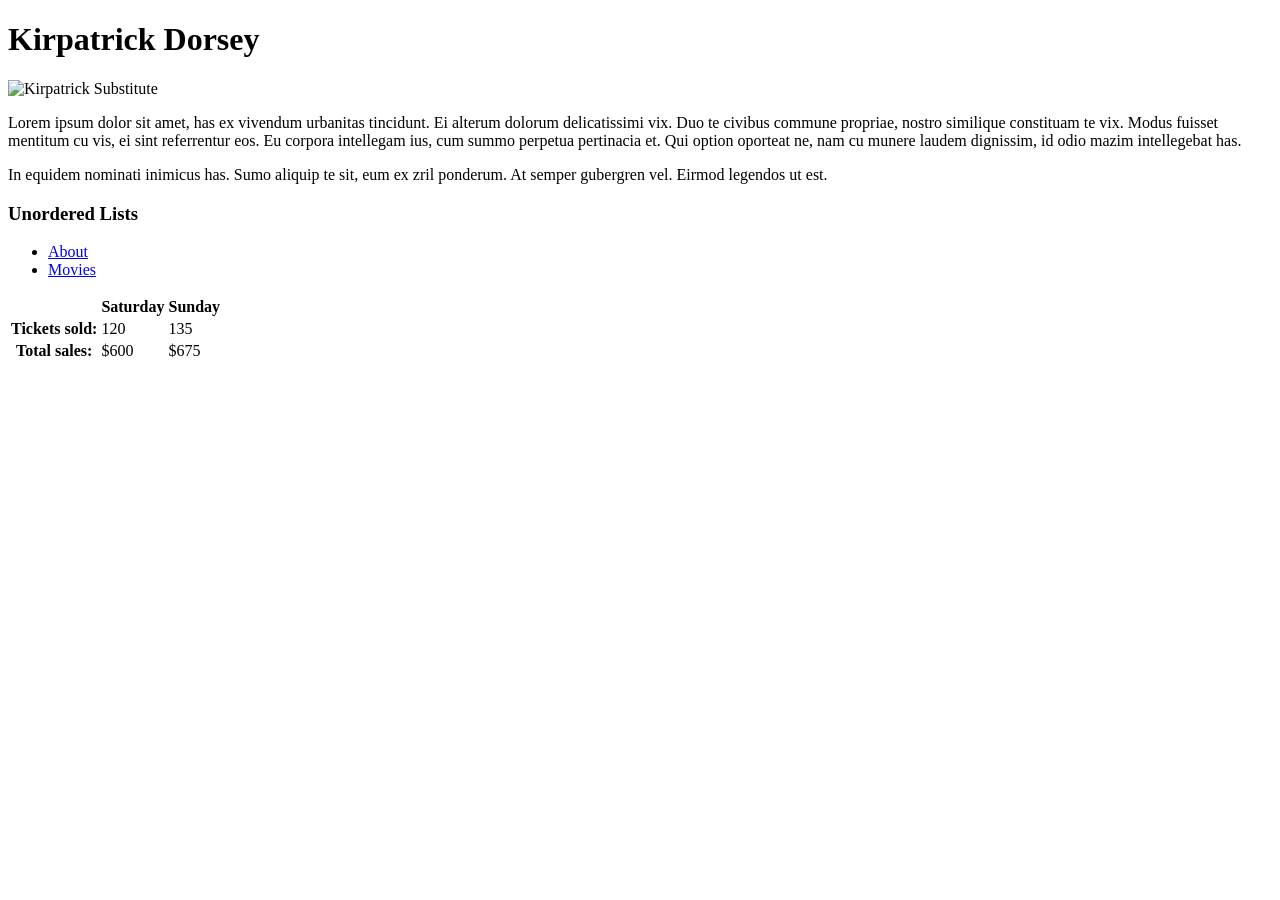
==== index.html @ f022bbbe "Updated temp profile pic" ====
<!DOCTYPE html>
<html lang="en-us">
<head>
  <meta charset="UTF-8">
  <title>Kirpatrick's Bio</title>
</head>

<body>
  <h1>Kirpatrick Dorsey</h1>
  <img style="-webkit-user-select: none;margin: auto;cursor: zoom-in;" src="https://raw.githubusercontent.com/kirpatrick/kirpatrick.github.io/master/myAvatar.jpg" alt="Kirpatrick Substitute"
  title="Stand in for Kirpatrick"
  width="131" height="175">
<p>
  Lorem ipsum dolor sit amet, has ex vivendum urbanitas tincidunt. Ei alterum dolorum delicatissimi vix. Duo te civibus commune propriae, nostro similique constituam te vix. Modus fuisset mentitum cu vis, ei sint referrentur eos. Eu corpora intellegam ius, cum summo perpetua pertinacia et. Qui option oporteat ne, nam cu munere laudem dignissim, id odio mazim intellegebat has.
</p>

<p>
  In equidem nominati inimicus has. Sumo aliquip te sit, eum ex zril ponderum. At semper gubergren vel. Eirmod legendos ut est.
</p>

<h3>Unordered Lists</h3>
		<ul>
			<li><a href="about.html">About</a></li>
			<li><a href="movies.html">Movies</a></li>
		</ul>

    <table>
			<tr>
				<th></th><!-- table heading-->
				<th scope="col">Saturday</th>
				<th scope="col">Sunday</th>
			</tr>
			<tr>
				<th scope="row">Tickets sold:</th>
				<td>120</td>
				<td>135</td>
			</tr>
			<tr>
				<th scope="row">Total sales:</th>
				<td>$600</td>
				<td>$675</td>
			</tr>
		</table>
  

</body>

</html>
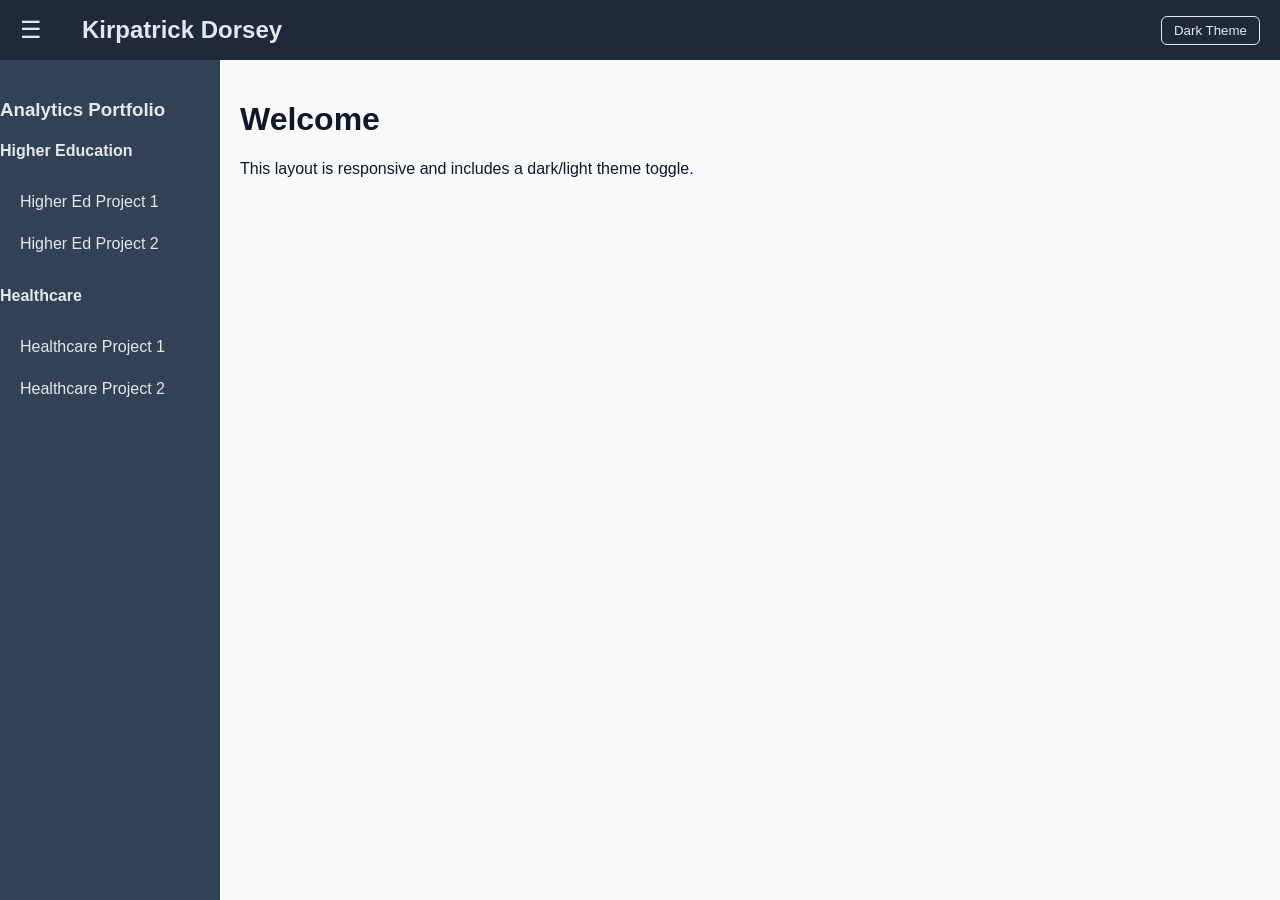
==== commit 2603e671: "Professional Portfolio Framework Draft 1.0" ====
--- a/index.html
+++ b/index.html
@@ -1,48 +1,37 @@
 <!DOCTYPE html>
-<html lang="en-us">
+<html lang="en">
 <head>
-  <meta charset="UTF-8">
-  <title>Kirpatrick's Bio</title>
+  <meta charset="UTF-8" />
+  <meta name="viewport" content="width=device-width, initial-scale=1.0" />
+  <title>Kirpatrick Dorsey's Portfolio</title>
+  <link rel="stylesheet" href="styles.css" />
 </head>
 
 <body>
-  <h1>Kirpatrick Dorsey</h1>
-  <img style="-webkit-user-select: none;margin: auto;cursor: zoom-in;" src="https://raw.githubusercontent.com/kirpatrick/kirpatrick.github.io/master/myAvatar.jpg" alt="Kirpatrick Substitute"
-  title="Stand in for Kirpatrick"
-  width="131" height="175">
-<p>
-  Lorem ipsum dolor sit amet, has ex vivendum urbanitas tincidunt. Ei alterum dolorum delicatissimi vix. Duo te civibus commune propriae, nostro similique constituam te vix. Modus fuisset mentitum cu vis, ei sint referrentur eos. Eu corpora intellegam ius, cum summo perpetua pertinacia et. Qui option oporteat ne, nam cu munere laudem dignissim, id odio mazim intellegebat has.
-</p>
 
-<p>
-  In equidem nominati inimicus has. Sumo aliquip te sit, eum ex zril ponderum. At semper gubergren vel. Eirmod legendos ut est.
-</p>
+<div class="header">
+  <div class="left-controls">
+    <span class="menu-btn" onclick="toggleSidebar()">☰</span>
+    <h2>Kirpatrick Dorsey</h2>
+  </div>
+  <button id="themeToggle" class="toggle-btn" onclick="toggleTheme()">Dark Theme</button>
+</div>
 
-<h3>Unordered Lists</h3>
-		<ul>
-			<li><a href="about.html">About</a></li>
-			<li><a href="movies.html">Movies</a></li>
-		</ul>
+<div class="sidebar" id="sidebar">
+  <h3>Analytics Portfolio</h3>
+    <h4>Higher Education</h4>
+      <a href="#">Higher Ed Project 1</a>
+      <a href="#">Higher Ed Project 2</a>
+    <h4>Healthcare</h4>
+      <a href="#">Healthcare Project 1</a>
+      <a href="#">Healthcare Project 2</a>
+</div>
 
-    <table>
-			<tr>
-				<th></th><!-- table heading-->
-				<th scope="col">Saturday</th>
-				<th scope="col">Sunday</th>
-			</tr>
-			<tr>
-				<th scope="row">Tickets sold:</th>
-				<td>120</td>
-				<td>135</td>
-			</tr>
-			<tr>
-				<th scope="row">Total sales:</th>
-				<td>$600</td>
-				<td>$675</td>
-			</tr>
-		</table>
-  
+<div class="content">
+  <h1>Welcome</h1>
+  <p>This layout is responsive and includes a dark/light theme toggle.</p>
+</div>
 
+<script src="script.js"></script>
 </body>
-
 </html>
--- a/styles.css
+++ b/styles.css
@@ -0,0 +1,105 @@
+:root {
+  --header-bg: #1e293b;
+  --sidebar-bg: #334155;
+  --text-color: #e2e8f0;
+  --content-bg: #f8fafc;
+  --content-text: #0f172a;
+}
+
+body.dark {
+  --header-bg: #0f172a;
+  --sidebar-bg: #1e293b;
+  --text-color: #cbd5e1;
+  --content-bg: #1e293b;
+  --content-text: #f1f5f9;
+}
+
+body {
+  margin: 0;
+  font-family: Arial, sans-serif;
+  background: var(--content-bg);
+  color: var(--content-text);
+  transition: background 0.3s, color 0.3s;
+}
+
+.header {
+  position: fixed;
+  top: 0;
+  left: 0;
+  height: 60px;
+  width: 100%;
+  background-color: var(--header-bg);
+  color: var(--text-color);
+  display: flex;
+  align-items: center;
+  justify-content: space-between;
+  /*padding: 0 20px;*/
+  padding: 0 20px;
+  z-index: 1000;
+}
+
+.left-controls {
+  display: flex;
+  align-items: center;
+  gap: 40px;
+}
+
+.toggle-btn {
+  background: none;
+  border: 1px solid var(--text-color);
+  color: var(--text-color);
+  padding: 6px 12px;
+  border-radius: 6px;
+  cursor: pointer;
+  margin-right: 40px;
+}
+
+.menu-btn {
+  font-size: 24px;
+  cursor: pointer;
+  color: var(--text-color);
+}
+
+.sidebar {
+  position: fixed;
+  top: 60px;
+  left: 0;
+  width: 220px;
+  height: calc(100vh - 60px);
+  background-color: var(--sidebar-bg);
+  color: var(--text-color);
+  padding-top: 20px;
+  overflow-y: auto;
+  transition: transform 0.3s ease;
+}
+
+.sidebar a {
+  display: block;
+  padding: 12px 20px;
+  color: var(--text-color);
+  text-decoration: none;
+}
+
+.sidebar a:hover {
+  background-color: rgba(255, 255, 255, 0.1);
+}
+
+.content {
+  margin-top: 60px;
+  margin-left: 220px;
+  padding: 20px;
+}
+
+@media (max-width: 768px) {
+  .sidebar {
+    transform: translateX(-100%);
+  }
+
+  .sidebar.open {
+    transform: translateX(0);
+  }
+
+  .content {
+    margin-left: 0;
+  }
+}
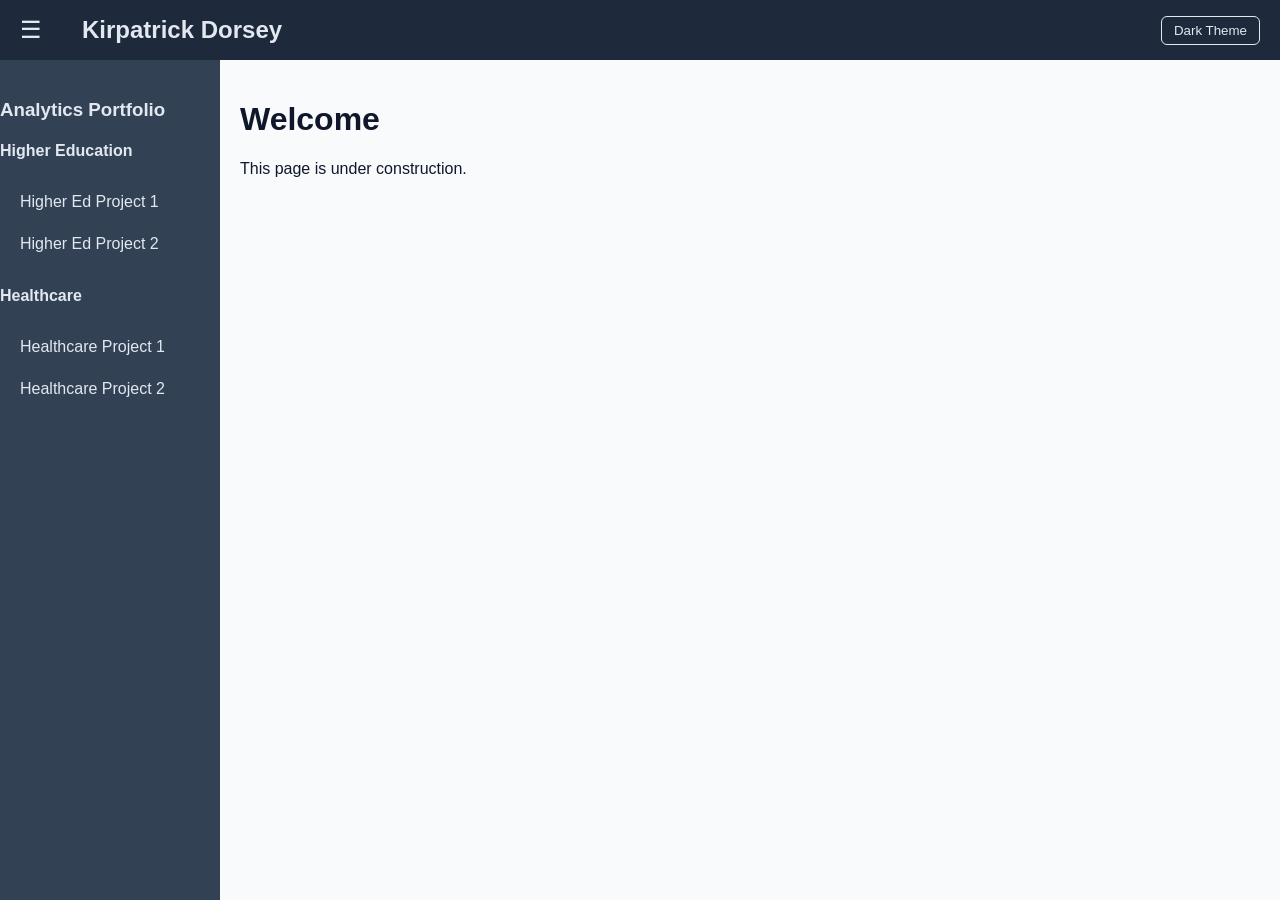
==== commit 58773de7: "Updated temp Welcome main page message" ====
--- a/index.html
+++ b/index.html
@@ -29,7 +29,7 @@
 
 <div class="content">
   <h1>Welcome</h1>
-  <p>This layout is responsive and includes a dark/light theme toggle.</p>
+  <p>This page is under construction.</p>
 </div>
 
 <script src="script.js"></script>
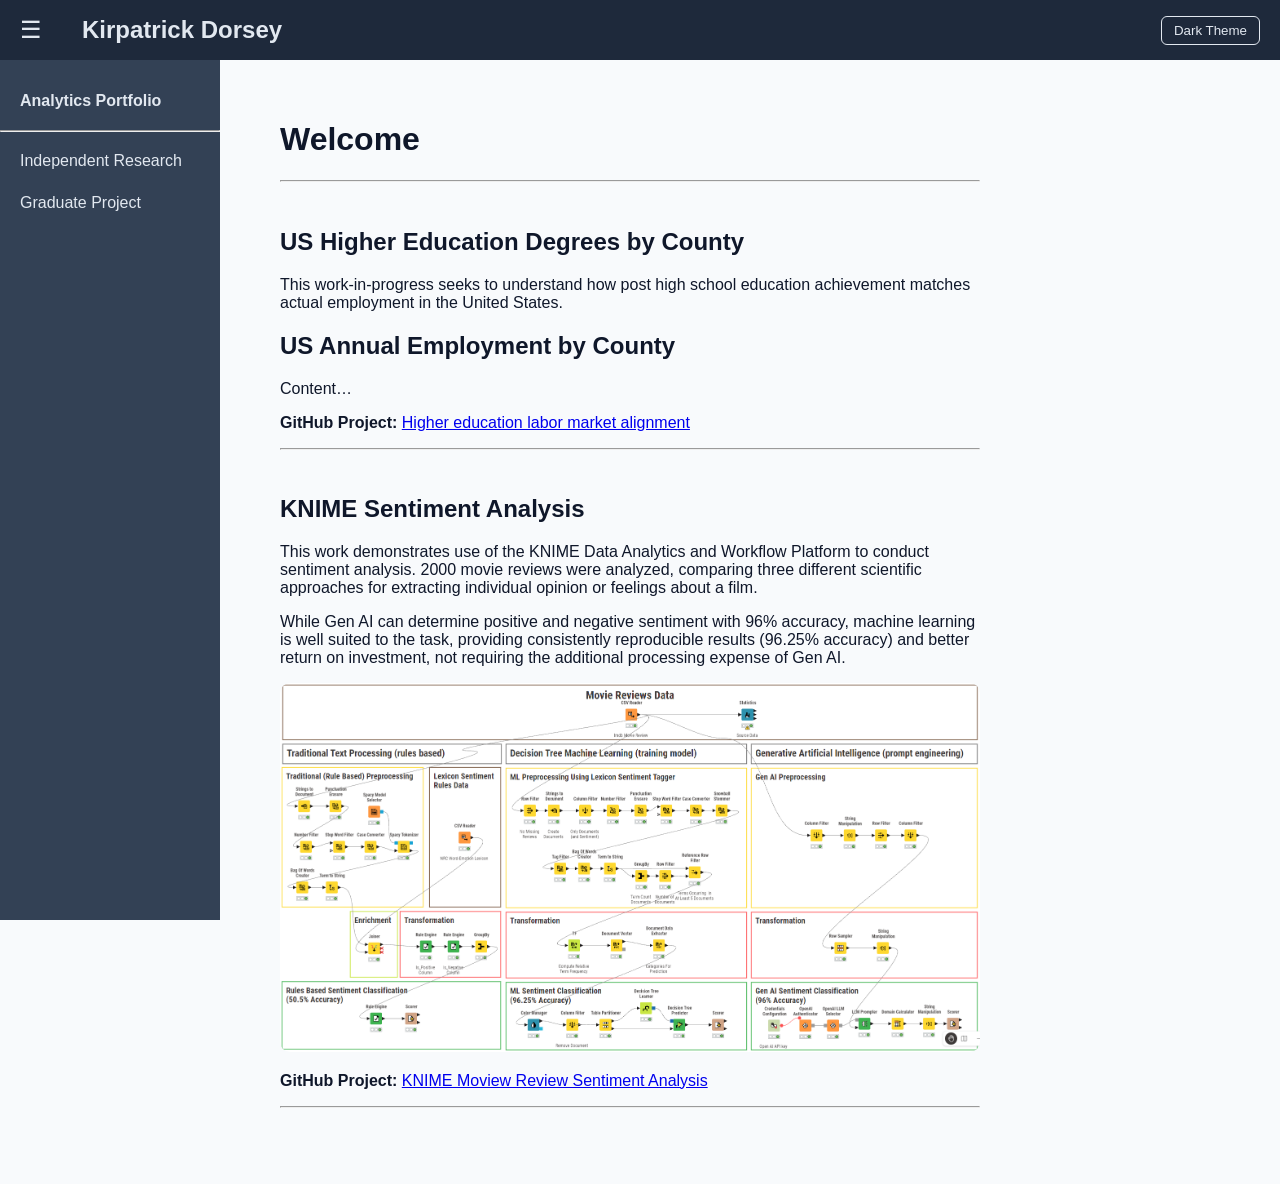
==== commit 85440e78: "Publishing Knime and 1st drafts of Higher-ed research" ====
--- a/index.html
+++ b/index.html
@@ -18,20 +18,159 @@
 </div>
 
 <div class="sidebar" id="sidebar">
-  <h3>Analytics Portfolio</h3>
-    <h4>Higher Education</h4>
-      <a href="#">Higher Ed Project 1</a>
-      <a href="#">Higher Ed Project 2</a>
-    <h4>Healthcare</h4>
-      <a href="#">Healthcare Project 1</a>
-      <a href="#">Healthcare Project 2</a>
+
+  <!-- LEFT NAVIGATION BAR -->
+  <a href="#top" class="root-link">Analytics Portfolio</a>
+  <hr />
+
+  <!-- GROUP 1 TOPIC -->
+  <div class="tree-item">
+    <div class="tree-parent" onclick="toggleTree(this)">
+      Independent Research
+    </div>
+    <!-- GROUP 2 SUB-TOPICS -->
+    <ul class="tree-children">
+      <li><a href="#section1">US Higher Education Degrees by County</a></li>
+      <li><a href="#section2">US Annual Employment by County</a></li>
+    </ul>
+  </div>
+  
+  <!-- GROUP 2 TOPIC -->
+  <div class="tree-item">
+    <div class="tree-parent" onclick="toggleTree(this)">
+      Graduate Project
+    </div>
+    <!-- GROUP 1 SUB-TOPICS -->
+    <ul class="tree-children">
+      <li><a href="#section4">KNIME Sentiment Analysis</a></li>
+    </ul>
+  </div>
+  
+</div>
+<!-- END LEFT NAVIGATION BAR -->
+
+
+<!-- MAIN PAGE CONTENT -->
+<div class="content">
+  <h1>Welcome</h1>
+  <!-- <p>This site is under construction.</p> -->
+  <hr />
+  <br />
+
+  <!-- ---------------------------------------------------------------------------- -->
+  <!-- GROUP 1 SUB-TOPIC 1 -->
+  <h2 id="section1">US Higher Education Degrees by County</h2>
+  <p>This work-in-progress seeks to understand how post high school education achievement matches actual employment in the United States.</p>
+
+  <div class='tableauPlaceholder' id='viz1775591578413' style='position: relative'>
+    <noscript>
+      <a href='#'>
+        <img alt='Education ' src='https:&#47;&#47;public.tableau.com&#47;static&#47;images&#47;US&#47;USHigherEducationDegreesbyCounty&#47;Education&#47;1_rss.png' style='border: none' />
+      </a>
+    </noscript>
+    <object class='tableauViz'  style='display:none;'>
+      <param name='host_url' value='https%3A%2F%2Fpublic.tableau.com%2F' /> 
+      <param name='embed_code_version' value='3' /> 
+      <param name='site_root' value='' />
+      <param name='name' value='USHigherEducationDegreesbyCounty&#47;Education' />
+      <param name='tabs' value='no' />
+      <param name='toolbar' value='yes' />
+      <param name='static_image' value='https:&#47;&#47;public.tableau.com&#47;static&#47;images&#47;US&#47;USHigherEducationDegreesbyCounty&#47;Education&#47;1.png' />
+      <param name='animate_transition' value='yes' />
+      <param name='display_static_image' value='yes' />
+      <param name='display_spinner' value='yes' />
+      <param name='display_overlay' value='yes' /><param name='display_count' value='yes' />
+      <param name='language' value='en-US' />
+    </object>
+  </div>                
+  <script type='text/javascript'>
+    var divElement = document.getElementById('viz1775591578413');
+    var vizElement = divElement.getElementsByTagName('object')[0];
+    if ( divElement.offsetWidth > 1000 ) { vizElement.style.width='100%';vizElement.style.height=(divElement.offsetWidth*0.90)+'px';}
+    else if ( divElement.offsetWidth > 700 ) { vizElement.style.width='100%';vizElement.style.height=(divElement.offsetWidth*0.90)+'px';}
+    else { vizElement.style.width='100%';vizElement.style.height='2427px';}
+    var scriptElement = document.createElement('script');
+    scriptElement.src = 'https://public.tableau.com/javascripts/api/viz_v1.js';
+    vizElement.parentNode.insertBefore(scriptElement, vizElement);
+  </script>
+
+  <!-- GROUP 1 SUB-TOPIC 2 -->
+  <h2 id="section2">US Annual Employment by County</h2>
+  <p>Content…</p>
+  <div class='tableauPlaceholder' id='viz1775599788608' style='position: relative'>
+    <noscript>
+      <a href='#'>
+        <img alt='Employment ' src='https:&#47;&#47;public.tableau.com&#47;static&#47;images&#47;US&#47;USAnnualEmploymentbyCounty&#47;Employment&#47;1_rss.png' style='border: none' />
+      </a>
+    </noscript>
+    <object class='tableauViz'  style='display:none;'>
+      <param name='host_url' value='https%3A%2F%2Fpublic.tableau.com%2F' />
+      <param name='embed_code_version' value='3' />
+      <param name='site_root' value='' />
+      <param name='name' value='USAnnualEmploymentbyCounty&#47;Employment' />
+      <param name='tabs' value='no' />
+      <param name='toolbar' value='yes' />
+      <param name='static_image' value='https:&#47;&#47;public.tableau.com&#47;static&#47;images&#47;US&#47;USAnnualEmploymentbyCounty&#47;Employment&#47;1.png' />
+      <param name='animate_transition' value='yes' />
+      <param name='display_static_image' value='yes' />
+      <param name='display_spinner' value='yes' />
+      <param name='display_overlay' value='yes' />
+      <param name='display_count' value='yes' />
+      <param name='language' value='en-US' />
+      <param name='filter' value='publish=yes' />
+    </object>
+  </div>
+  <script type='text/javascript'>
+    var divElement = document.getElementById('viz1775599788608');
+    var vizElement = divElement.getElementsByTagName('object')[0];
+    if ( divElement.offsetWidth > 1000 ) { 
+      vizElement.style.minWidth='420px';
+      vizElement.style.maxWidth='850px';
+      vizElement.style.width='100%';
+      vizElement.style.minHeight='587px';
+      vizElement.style.maxHeight='987px';
+      vizElement.style.height=(divElement.offsetWidth*0.75)+'px';
+    } 
+    else if ( divElement.offsetWidth > 700 ) { 
+      vizElement.style.minWidth='420px';
+      vizElement.style.maxWidth='850px';
+      vizElement.style.width='100%';
+      vizElement.style.minHeight='587px';
+      vizElement.style.maxHeight='987px';
+      vizElement.style.height=(divElement.offsetWidth*0.9)+'px';
+      } 
+    else { vizElement.style.width='100%';vizElement.style.height='2027px';}
+    var scriptElement = document.createElement('script');
+    scriptElement.src = 'https://public.tableau.com/javascripts/api/viz_v1.js';
+    vizElement.parentNode.insertBefore(scriptElement, vizElement);
+  </script>
+
+  </a>
+  <p><strong>GitHub Project:  </strong><a href="https://github.com/kirpatrick/higher-ed" target="_blank" rel="noopener noreferrer">Higher education labor market alignment</a></p>
+  <hr />
+  <br />
+
+  <!-- ---------------------------------------------------------------------------- -->
+  <!-- GROUP 2 SUB-TOPIC 1 -->  
+  <h2 id="section4">KNIME Sentiment Analysis</h2>
+  <p>This work demonstrates use of the KNIME Data Analytics and Workflow Platform to conduct sentiment analysis.  2000 movie reviews were analyzed, comparing three different scientific approaches for extracting individual opinion or feelings about a film.</p>
+  <p>While Gen AI can determine positive and negative sentiment with 96% accuracy, machine learning is well suited to the task, providing consistently reproducible results (96.25% accuracy) and better return on investment, not requiring the additional processing expense of Gen AI.  </p>
+  <a href="https://github.com/kirpatrick/knime-movie-reviews-sentiments" target="_blank" rel="noopener noreferrer" class="image-link">
+  <img src="images//KNIME-ML-Sentiment-Analysis.png" alt="Sentiment Analysis" class="responsive-image">
+  </a>
+  <p><strong>GitHub Project:  </strong><a href="https://github.com/kirpatrick/knime-movie-reviews-sentiments" target="_blank" rel="noopener noreferrer">KNIME Moview Review Sentiment Analysis</a></p>
+  <hr />
+  <br />
+
+  <!-- ---------------------------------------------------------------------------- -->
+
 </div>
 
-<div class="content">
-  <h1>Welcome</h1>
-  <p>This page is under construction.</p>
-</div>
+
+
 
 <script src="script.js"></script>
 </body>
 </html>
+
+
--- a/styles.css
+++ b/styles.css
@@ -1,3 +1,6 @@
+/* ================================
+   THEME VARIABLES
+================================ */
 :root {
   --header-bg: #1e293b;
   --sidebar-bg: #334155;
@@ -5,7 +8,9 @@
   --content-bg: #f8fafc;
   --content-text: #0f172a;
 }
-
+/* ================================
+   GLOBAL
+================================ */
 body.dark {
   --header-bg: #0f172a;
   --sidebar-bg: #1e293b;
@@ -22,6 +27,9 @@
   transition: background 0.3s, color 0.3s;
 }
 
+/* ================================
+   HEADER
+================================ */
 .header {
   position: fixed;
   top: 0;
@@ -60,6 +68,9 @@
   color: var(--text-color);
 }
 
+/* ================================
+   SIDEBAR
+================================ */
 .sidebar {
   position: fixed;
   top: 60px;
@@ -71,6 +82,8 @@
   padding-top: 20px;
   overflow-y: auto;
   transition: transform 0.3s ease;
+
+
 }
 
 .sidebar a {
@@ -84,12 +97,78 @@
   background-color: rgba(255, 255, 255, 0.1);
 }
 
+/* Root link */
+.root-link {
+  display: block;
+  padding: 12px 20px;
+  color: var(--text-color);
+  text-decoration: none;
+  font-weight: bold;
+}
+
+/* Tree parent */
+.tree-parent {
+  padding: 12px 20px;
+  cursor: pointer;
+  color: var(--text-color);
+  display: flex;
+  justify-content: space-between;
+  align-items: center;
+}
+
+.tree-parent:hover {
+  background-color: rgba(255, 255, 255, 0.1);
+}
+
+/* Arrow rotation */
+.tree-item.open .arrow {
+  transform: rotate(90deg);
+}
+
+/* Children list */
+.tree-children {
+  list-style: none;
+  padding-left: 30px;
+  margin: 0;
+  display: none;
+}
+
+.tree-item.open .tree-children {
+  display: block;
+}
+
+.tree-children li a {
+  display: block;
+  padding: 8px 0;
+  color: var(--text-color);
+  text-decoration: none;
+}
+
+.tree-children li a:hover {
+  text-decoration: underline;
+}
+
+/* ================================
+   MAIN CONTENT
+================================ */
 .content {
-  margin-top: 60px;
-  margin-left: 220px;
-  padding: 20px;
-}
-
+  margin-top: 50px;
+  margin-left: 230px; /*orig 220px;*/
+  margin-right: 250px; /*orig 220px;*/
+  padding: 50px;
+}
+
+.content h1,
+.content h2,
+.content h3,
+.content section {
+  scroll-margin-top: 80px; /* adjust based on header height */
+}
+
+
+/* ================================
+   RESPONSIVE
+================================ */
 @media (max-width: 768px) {
   .sidebar {
     transform: translateX(-100%);
@@ -103,3 +182,27 @@
     margin-left: 0;
   }
 }
+
+.responsive-image {
+  max-width: 100%;
+  height: auto;
+  display: block;
+  border-radius: 10px; /* optional */
+}
+
+.image-link {
+  display: inline-block;
+  text-decoration: none;
+}
+
+/* ================================
+   PDF VIEWER
+================================ */
+.pdf-viewer {
+  width: 100%;
+  height: 600px;
+  border: none;
+  margin-top: 10px;
+  margin-bottom: 30px;
+  background: var(--content-bg);
+}
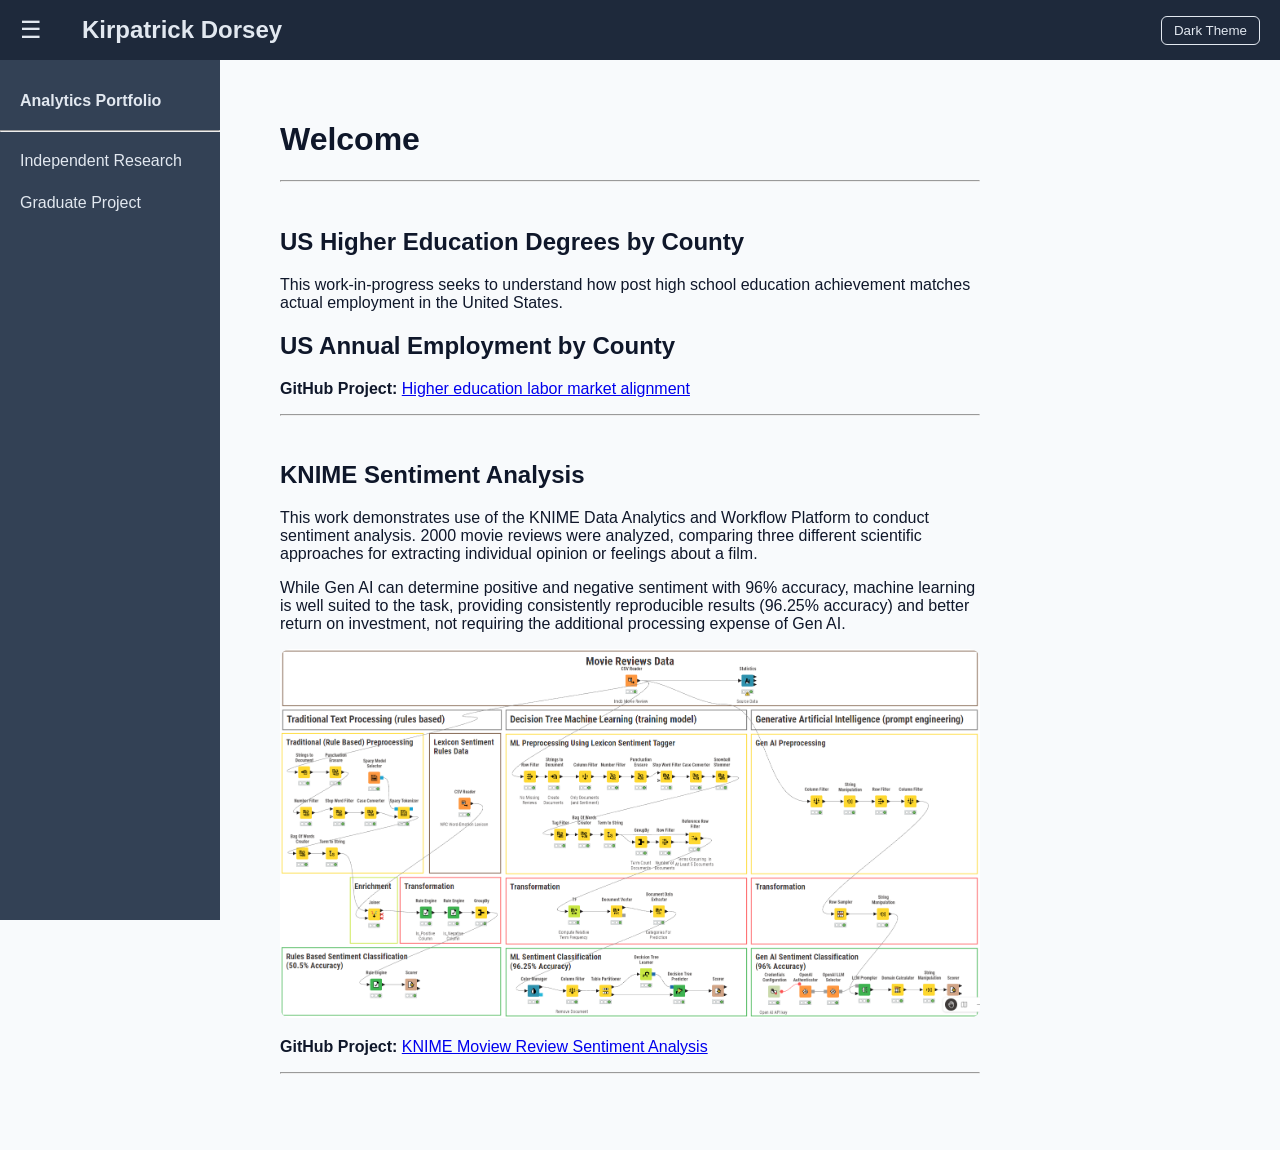
==== commit 854dec23: "Mobile display fix" ====
--- a/index.html
+++ b/index.html
@@ -96,7 +96,7 @@
 
   <!-- GROUP 1 SUB-TOPIC 2 -->
   <h2 id="section2">US Annual Employment by County</h2>
-  <p>Content…</p>
+  <!-- <p>Content…</p> -->
   <div class='tableauPlaceholder' id='viz1775599788608' style='position: relative'>
     <noscript>
       <a href='#'>
--- a/styles.css
+++ b/styles.css
@@ -25,6 +25,11 @@
   background: var(--content-bg);
   color: var(--content-text);
   transition: background 0.3s, color 0.3s;
+}
+
+body, html {
+  width: 100%;
+  overflow-x: hidden;
 }
 
 /* ================================
@@ -171,6 +176,11 @@
 ================================ */
 @media (max-width: 768px) {
   .sidebar {
+    position: fixed; /* or absolute */
+    left: 0;
+    top: 0;
+    height: 100%;
+    width: 250px;
     transform: translateX(-100%);
   }
 
@@ -180,6 +190,7 @@
 
   .content {
     margin-left: 0;
+    width: 100%;
   }
 }
 
@@ -198,11 +209,11 @@
 /* ================================
    PDF VIEWER
 ================================ */
-.pdf-viewer {
+/* .pdf-viewer {
   width: 100%;
   height: 600px;
   border: none;
   margin-top: 10px;
   margin-bottom: 30px;
   background: var(--content-bg);
-}
+} */
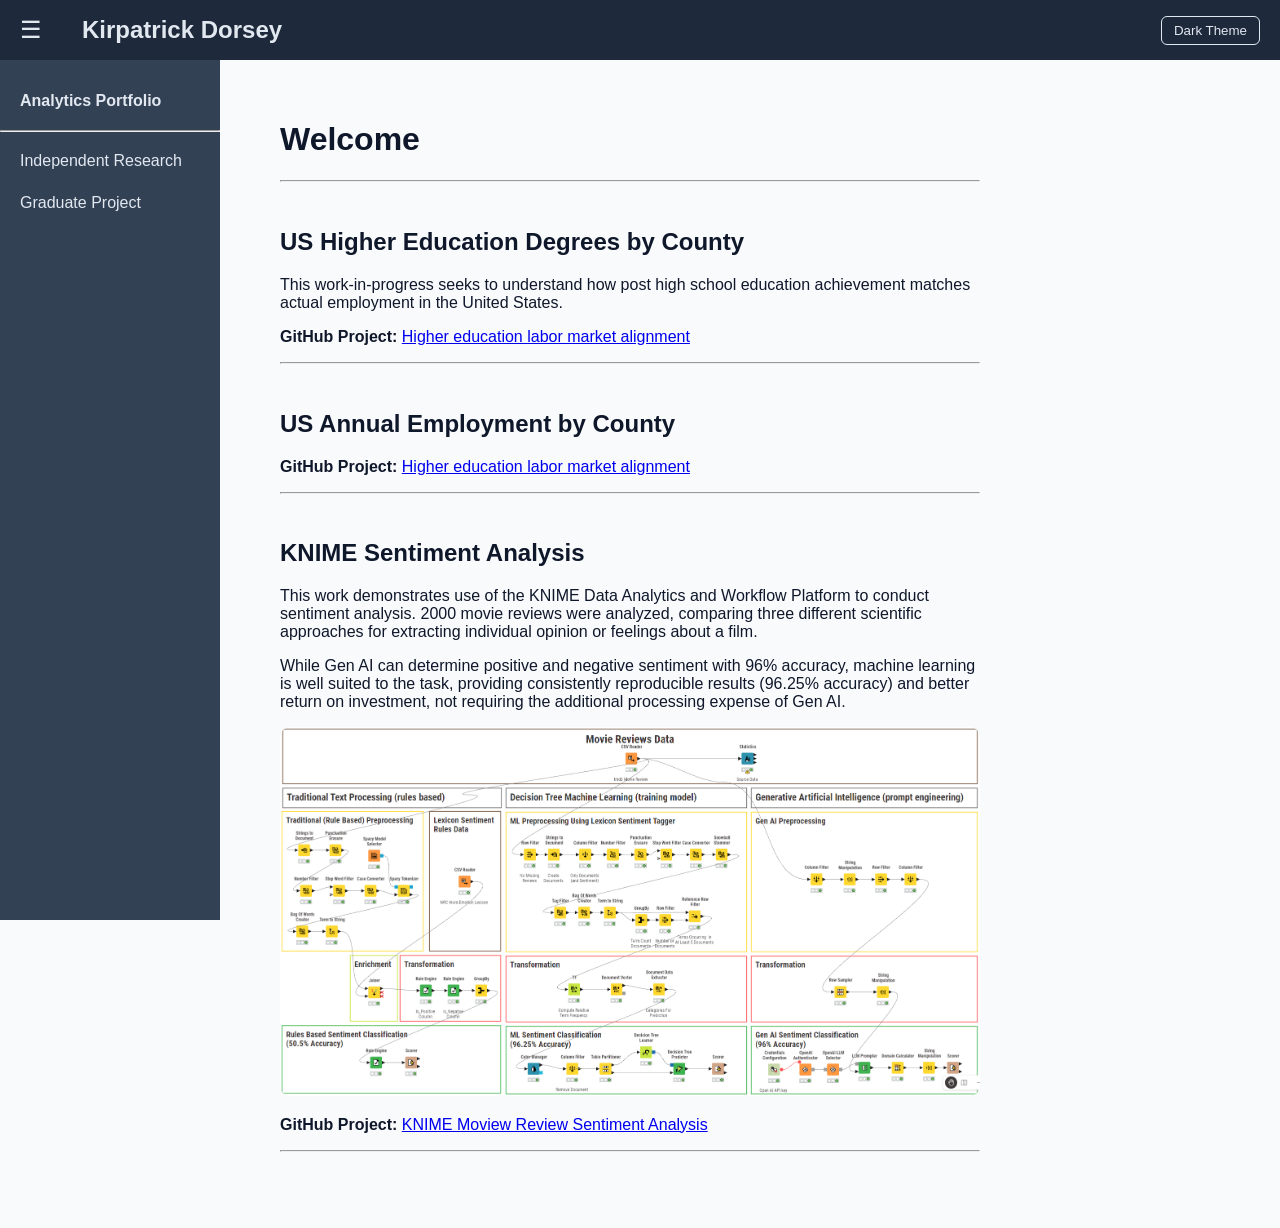
==== commit 2c09618c: "Adding link in section 1.1 to github repo" ====
--- a/index.html
+++ b/index.html
@@ -94,6 +94,11 @@
     vizElement.parentNode.insertBefore(scriptElement, vizElement);
   </script>
 
+  </a>
+  <p><strong>GitHub Project:  </strong><a href="https://github.com/kirpatrick/higher-ed" target="_blank" rel="noopener noreferrer">Higher education labor market alignment</a></p>
+  <hr />
+  <br />
+
   <!-- GROUP 1 SUB-TOPIC 2 -->
   <h2 id="section2">US Annual Employment by County</h2>
   <!-- <p>Content…</p> -->
--- a/styles.css
+++ b/styles.css
@@ -27,10 +27,10 @@
   transition: background 0.3s, color 0.3s;
 }
 
-body, html {
+/* body, html {
   width: 100%;
   overflow-x: hidden;
-}
+} */
 
 /* ================================
    HEADER
@@ -176,11 +176,6 @@
 ================================ */
 @media (max-width: 768px) {
   .sidebar {
-    position: fixed; /* or absolute */
-    left: 0;
-    top: 0;
-    height: 100%;
-    width: 250px;
     transform: translateX(-100%);
   }
 
@@ -190,6 +185,8 @@
 
   .content {
     margin-left: 0;
+    margin-right: 0;   /* ← THIS is the missing piece */
+    padding: 20px;     /* optional: reduces cramped feel */
     width: 100%;
   }
 }
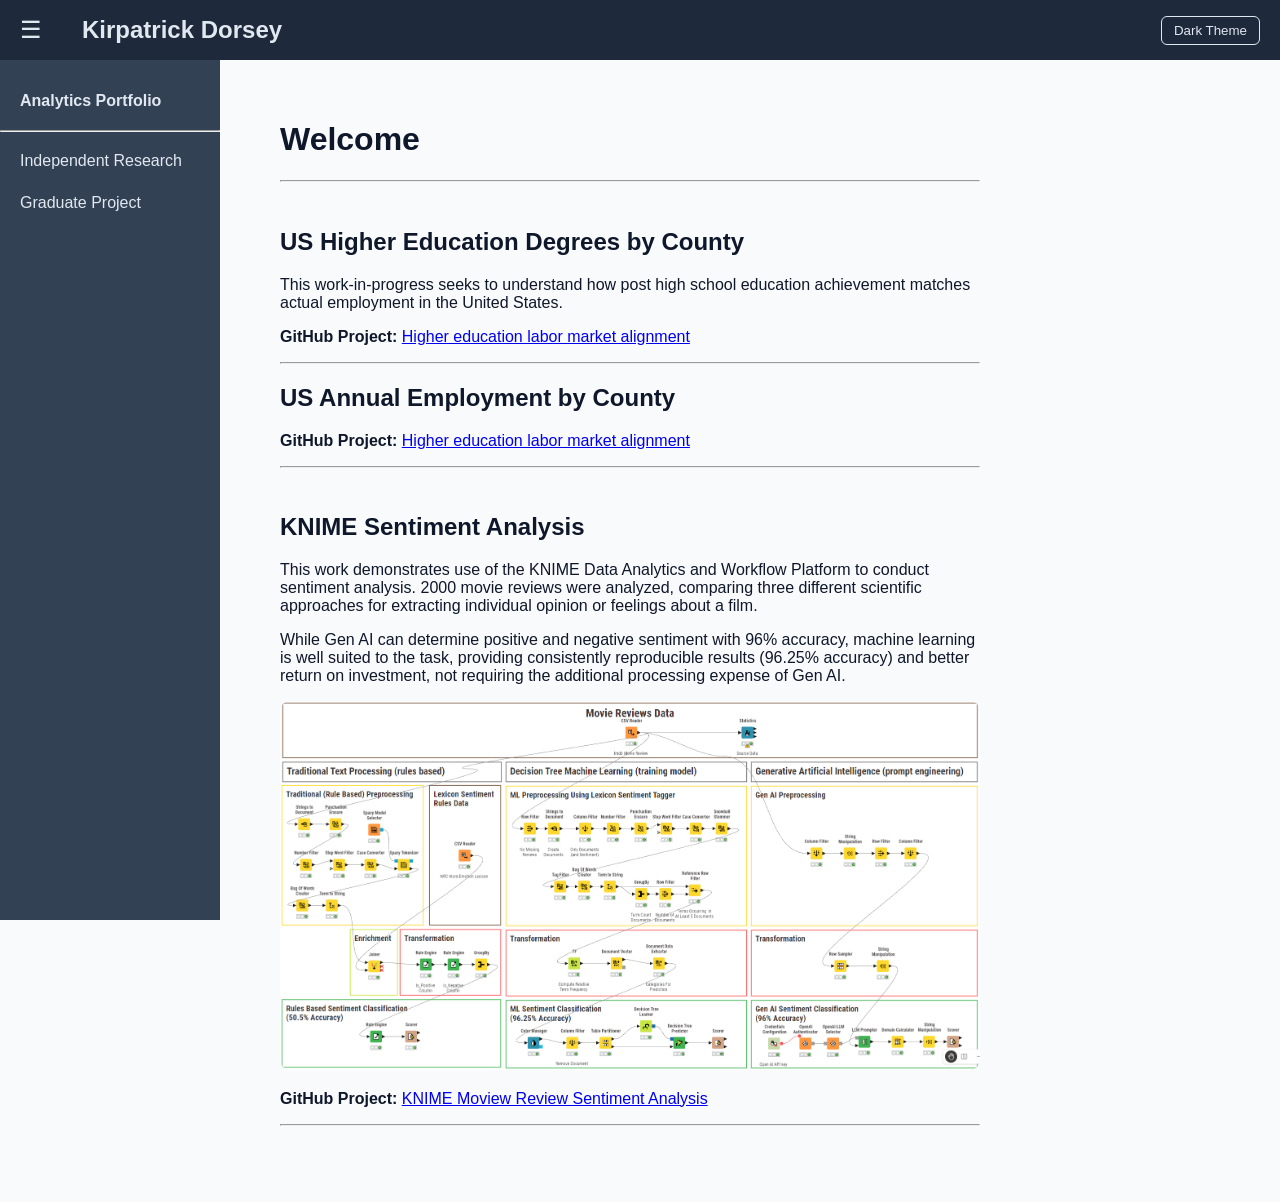
==== commit 697a7a83: "Added SEO tags" ====
--- a/index.html
+++ b/index.html
@@ -3,8 +3,23 @@
 <head>
   <meta charset="UTF-8" />
   <meta name="viewport" content="width=device-width, initial-scale=1.0" />
-  <title>Kirpatrick Dorsey's Portfolio</title>
+  <meta name="description" content="Portfolio showcasing analytics, ETL pipelines, Tableau dashboards, and KNIME Analytics.">
+  <meta name="keywords" content="analytics, ETL, Tableau, data engineering, education, Kirpatrick, KNIME, python, SQL">
+  <title>Kirpatrick's Analytics Portfolio | Data Engineering, ETL, Tableau</title>
   <link rel="stylesheet" href="styles.css" />
+
+  <script type="application/ld+json">
+    {
+      "@context": "https://schema.org",
+      "@type": "Person",
+      "name": "Kirpatrick",
+      "jobTitle": "Data Analyst / ETL Developer",
+      "url": "https://kirpatrick.github.io/"
+    }
+  </script>
+
+  <link rel="preload" href="styles.css" as="style">
+
 </head>
 
 <body>
@@ -97,7 +112,6 @@
   </a>
   <p><strong>GitHub Project:  </strong><a href="https://github.com/kirpatrick/higher-ed" target="_blank" rel="noopener noreferrer">Higher education labor market alignment</a></p>
   <hr />
-  <br />
 
   <!-- GROUP 1 SUB-TOPIC 2 -->
   <h2 id="section2">US Annual Employment by County</h2>
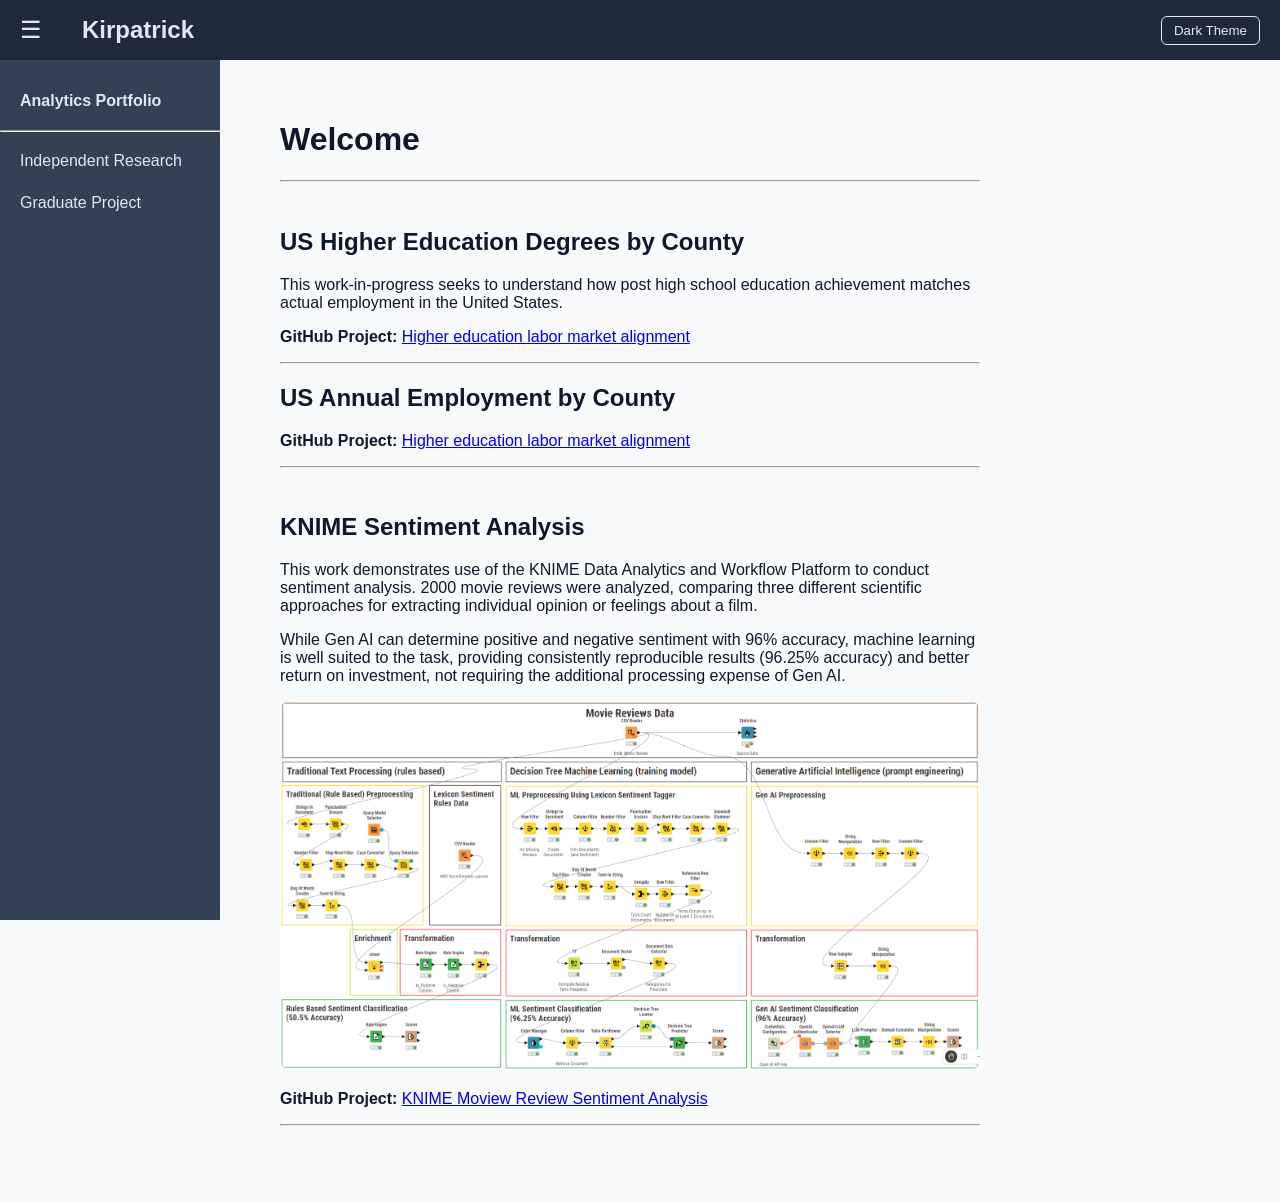
==== commit 0c4d4ece: "Title update" ====
--- a/index.html
+++ b/index.html
@@ -27,7 +27,7 @@
 <div class="header">
   <div class="left-controls">
     <span class="menu-btn" onclick="toggleSidebar()">☰</span>
-    <h2>Kirpatrick Dorsey</h2>
+    <h2>Kirpatrick</h2>
   </div>
   <button id="themeToggle" class="toggle-btn" onclick="toggleTheme()">Dark Theme</button>
 </div>
